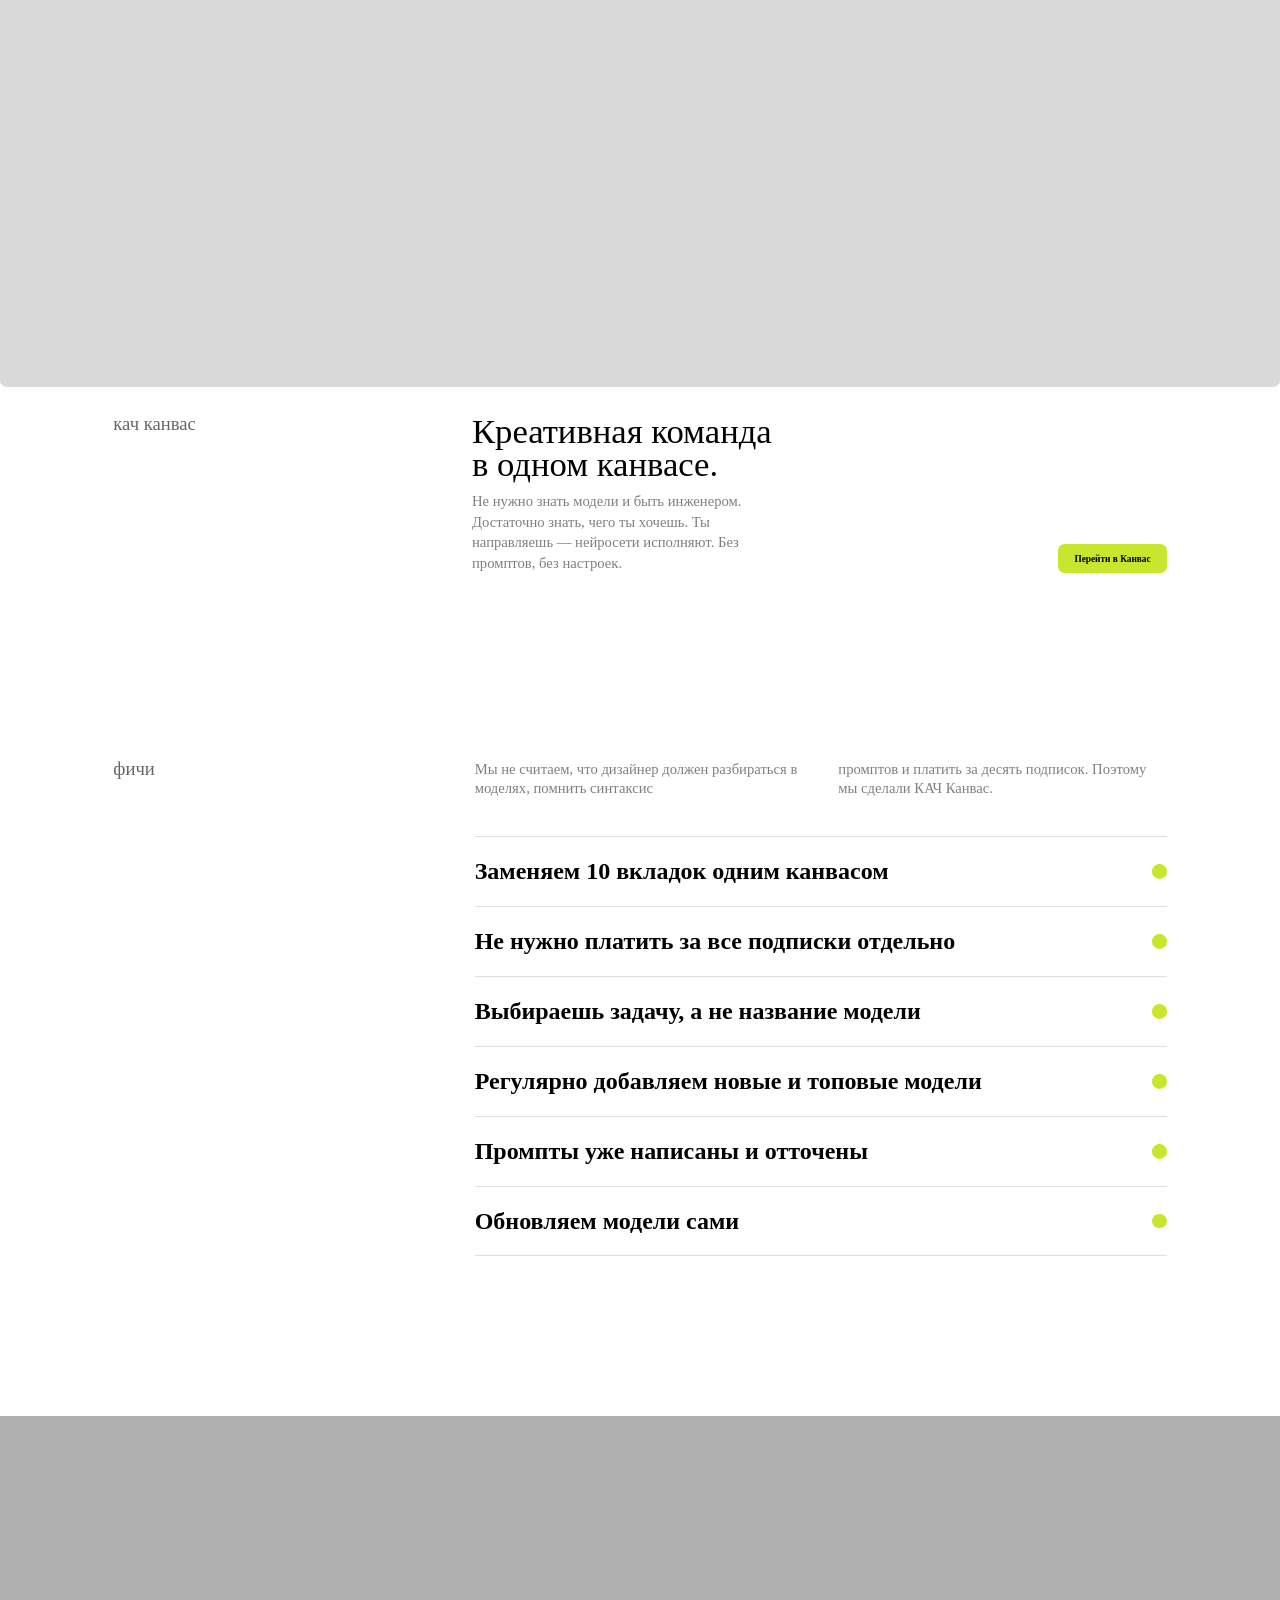
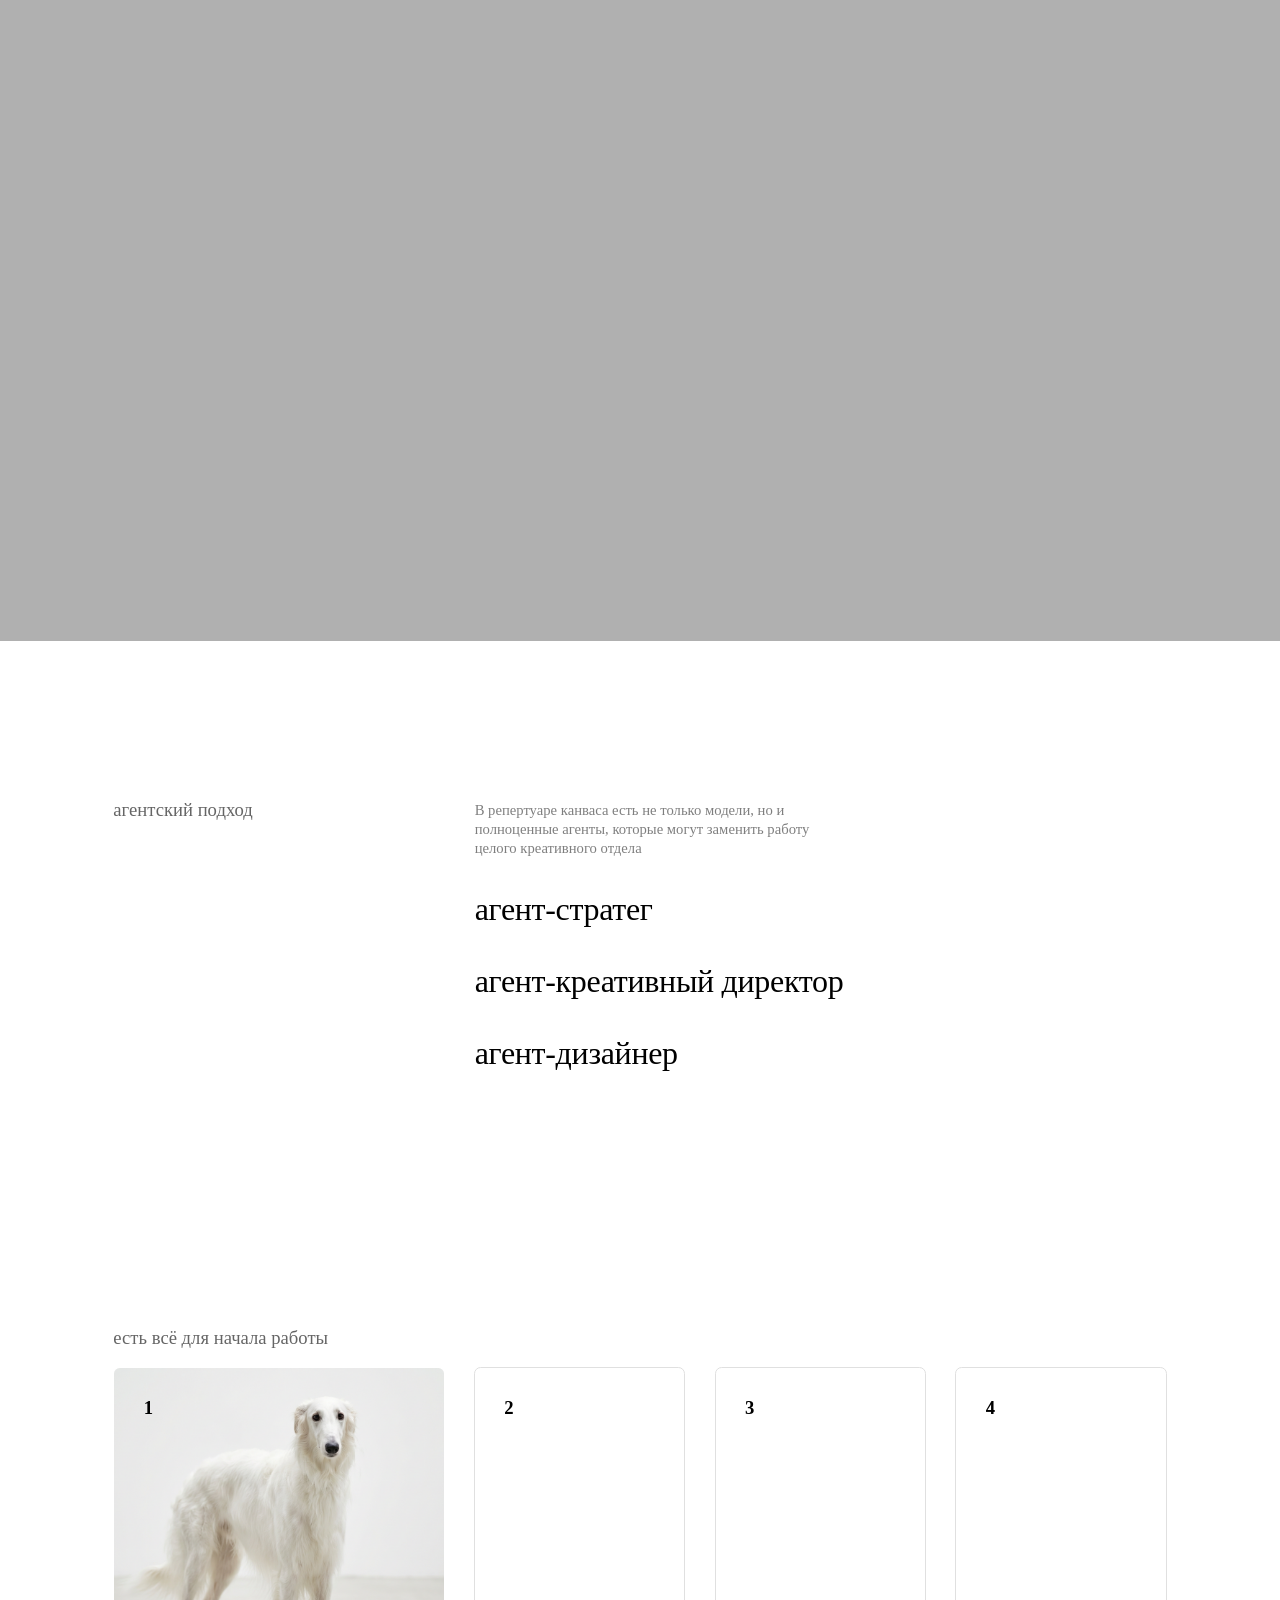
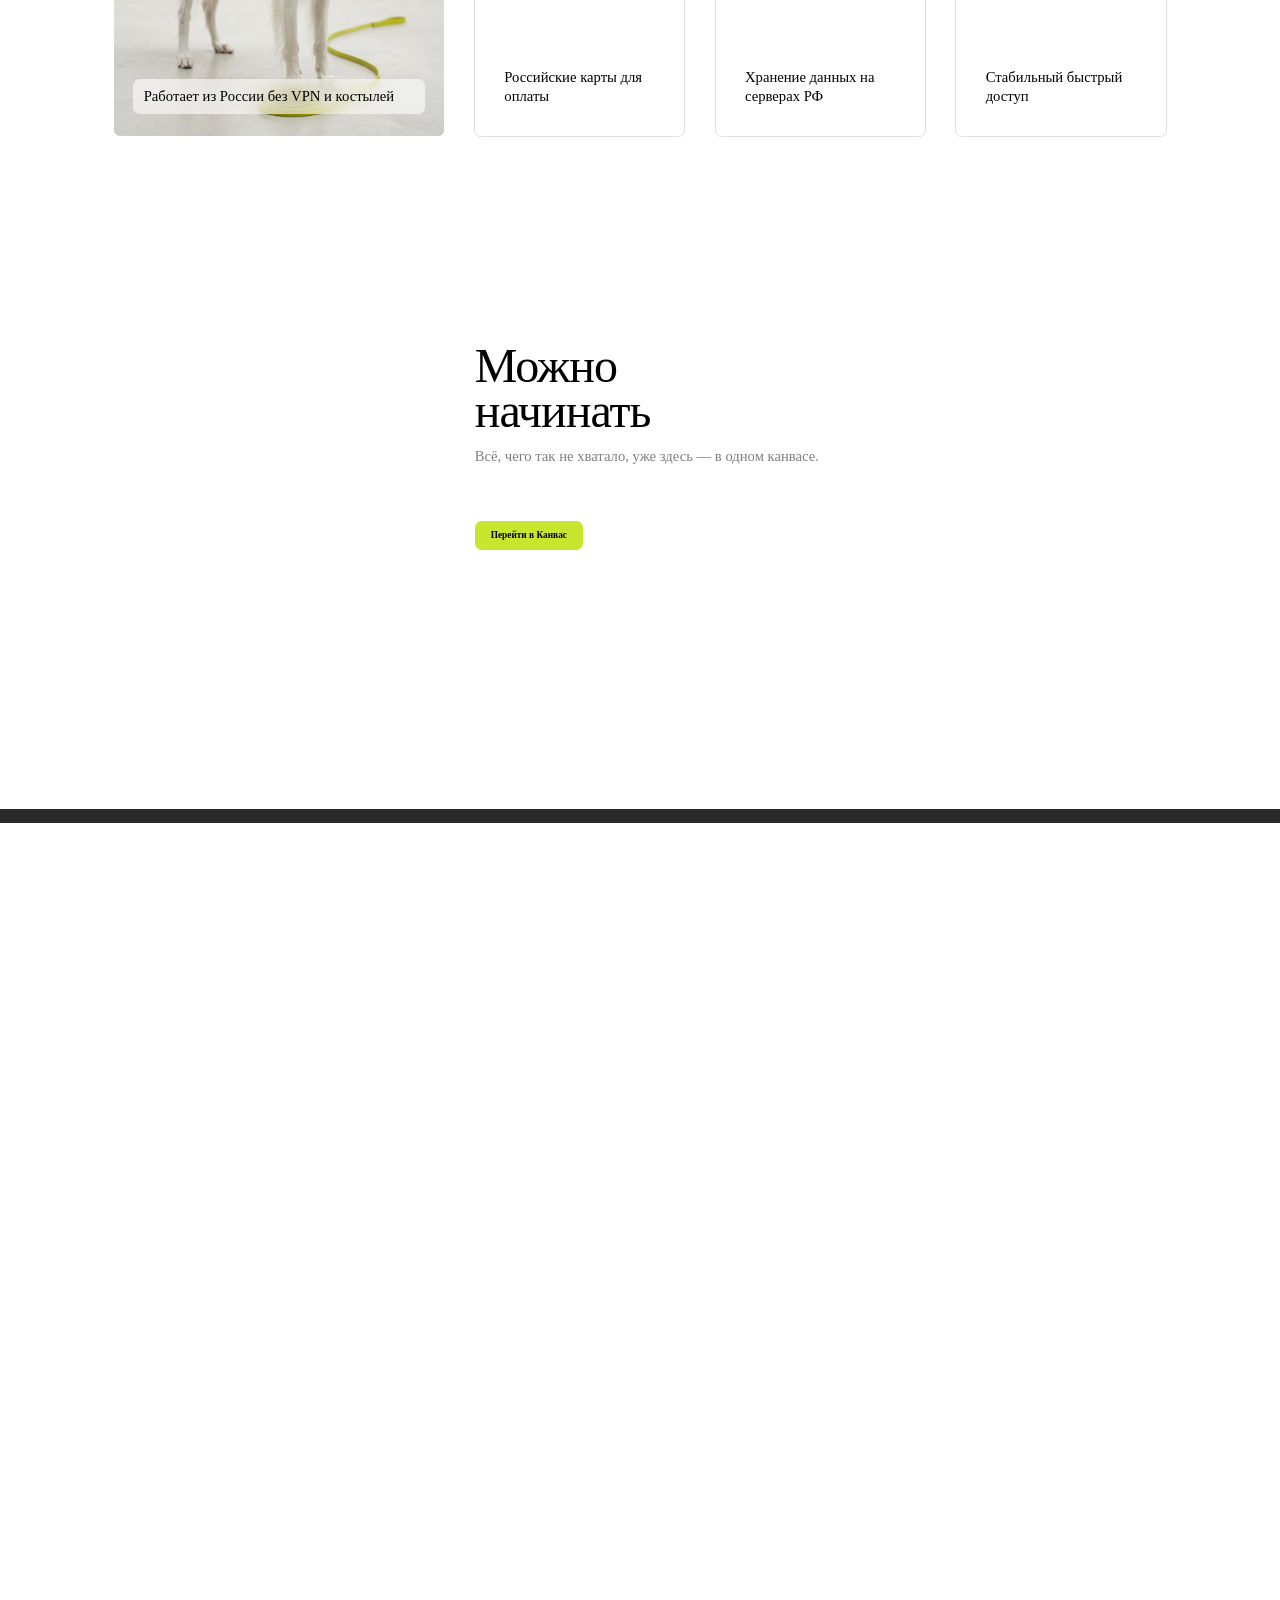
==== kach-canvas/index.html @ 3d564f47 "Add КАЧ Канвас landing in kach-canvas/ subfolder Co-Authored-By: Claude Opus 4.6 (1M context) <norep" ====
<!DOCTYPE html>
<html lang="ru">
<head>
<meta charset="UTF-8">
<meta name="viewport" content="width=1920">
<title>КАЧ Канвас</title>
<style>
  @font-face { font-family: 'Cygre'; src: local('Cygre'); font-weight: 400; }
  @font-face { font-family: 'Cygre'; src: local('Cygre Book'); font-weight: 350; }
  @font-face { font-family: 'Cygre'; src: local('Cygre Medium'); font-weight: 500; }
  @font-face { font-family: 'Cygre'; src: local('Cygre SemiBold'); font-weight: 600; }
  @font-face { font-family: 'Cygre'; src: local('Cygre Bold'); font-weight: 700; }

  * { margin: 0; padding: 0; box-sizing: border-box; }
  body { font-family: 'Cygre', Georgia, serif; color: #000; background: #fff; -webkit-font-smoothing: antialiased; width: 1920px; overflow-x: hidden; }
  a { text-decoration: none; color: inherit; }

  .page { width: 1920px; display: flex; flex-direction: column; gap: 240px; }

  /* ═══ STICKY NAV (glass) ═══ */
  .sticky-nav {
    position: fixed; top: 0; left: 0; right: 0;
    min-width: 1920px; z-index: 100;
    opacity: 0; pointer-events: none;
    transition: opacity 0.3s ease;
    background: rgba(255,255,255,0.7);
    backdrop-filter: blur(20px); -webkit-backdrop-filter: blur(20px);
  }
  .sticky-nav--visible { opacity: 1; pointer-events: auto; }
  .sticky-nav__inner { width: 1580px; margin: 0 auto; display: flex; align-items: center; padding: 16px 0; }
  .sticky-nav__logo { display: flex; align-items: center; gap: 16px; }
  .sticky-nav__name { font-weight: 600; font-size: 16px; white-space: nowrap; }
  .sticky-nav__sep { width: 1px; height: 28px; background: rgba(0,0,0,0.2); flex-shrink: 0; }
  .sticky-nav__desc { font-weight: 400; font-size: 11px; line-height: 1.3; opacity: 0.4; max-width: 220px; }
  .sticky-nav__links { display: flex; gap: 40px; margin: 0 auto; }
  .sticky-nav__links .nav-link { transition: opacity 0.3s ease; }
  .sticky-nav__links .nav-link--active { opacity: 1; border-bottom-color: #000; }
  .sticky-nav__cta { margin-left: auto; }

  /* ═══ HERO 1920×1127 ═══ */
  .hero { width: 1920px; height: 100vh; position: relative; }
  .hero-image { position: absolute; top: 0; left: 0; right: 0; bottom: 320px; background: #d9d9d9; border-radius: 0 0 10px 10px; }
  /* «кач канвас» — 28px Medium, opacity 0.6 */
  .hero-bottom { position: absolute; bottom: 40px; left: 170px; right: 170px; display: flex; align-items: flex-start; }
  .hero-label { font-weight: 500; font-size: 28px; line-height: 100%; opacity: 0.6; width: 538px; flex-shrink: 0; }
  .hero-info { display: flex; flex-direction: column; gap: 16px; flex: 1; }
  .hero-title { font-weight: 400; font-size: 52px; line-height: 94%; }
  .hero-desc { width: 464px; font-weight: 350; font-size: 22px; line-height: 140%; opacity: 0.5; }
  .hero-btn { height: 44px; display: inline-flex; align-items: center; padding: 0 24px; background: #C8E62E; border-radius: 10px; font-weight: 600; font-size: 14px; margin-left: auto; align-self: flex-end; }

  /* Nav внутри hero */
  .nav { display: none; }
  .nav-logo { display: flex; align-items: center; gap: 16px; height: 70px; }
  .nav-logo__name { font-weight: 600; font-size: 16px; white-space: nowrap; }
  .nav-logo__sep { width: 1px; height: 28px; background: rgba(0,0,0,0.2); flex-shrink: 0; }
  .nav-logo__desc { font-weight: 400; font-size: 11px; line-height: 1.3; opacity: 0.4; max-width: 220px; }
  .nav-links { display: flex; gap: 100px; margin: 0 auto; }
  /* Nav links — 14px Regular, opacity 0.4 */
  .nav-link { font-size: 14px; font-weight: 400; opacity: 0.4; padding-bottom: 2px; border-bottom: 1px solid rgba(0,0,0,0.25); }
  .nav-cta { padding: 10px 24px; background: #C8E62E; border-radius: 10px; font-size: 14px; font-weight: 600; }

  /* ═══ PAINS (фичи) — 1920×542 ═══ */
  .pains { width: 1920px; min-height: 542px; padding: 0 170px; }
  .pains-header { display: flex; align-items: flex-start; margin-bottom: 57px; }
  /* Label — 28px Medium, opacity 0.6, width 311 */
  .pains-label { font-weight: 500; font-size: 28px; line-height: 100%; opacity: 0.6; width: 311px; flex-shrink: 0; }
  .pains-desc-area { flex: 1; display: flex; gap: 53px; padding-left: 231px; }
  /* Desc — 16px Regular, opacity 0.5 */
  .pains-desc { font-weight: 400; font-size: 22px; line-height: 130%; opacity: 0.5; flex: 1; }
  .pains-list { display: flex; flex-direction: column; padding-left: 542px; }
  /* Pain items — 36px SemiBold, height 85px each */
  .pain-item { display: flex; align-items: center; justify-content: space-between; height: 105px; border-top: 1px solid #e0e0e0; font-weight: 600; font-size: 36px; }
  .pain-item:last-child { border-bottom: 1px solid #e0e0e0; }
  /* Dots — 22×22 */
  .pain-dot { width: 22px; height: 22px; background: #C8E62E; border-radius: 50%; flex-shrink: 0; }

  /* ═══ SHOWCASE — 1920×1237 ═══ */
  .showcase { width: 1920px; height: 1237px; background: #b0b0b0; }

  /* ═══ AGENTS — 1920×416 ═══ */
  .agents { width: 1920px; min-height: 416px; padding: 0 170px; padding-bottom: 120px; }
  .agents-header { display: flex; align-items: flex-start; margin-bottom: 23px; }
  /* Label — 28px Medium, opacity 0.6, width 542 */
  .agents-label { font-weight: 500; font-size: 28px; line-height: 100%; opacity: 0.6; width: 542px; flex-shrink: 0; }
  /* Desc — 16px Regular, opacity 0.5 */
  .agents-desc { font-weight: 400; font-size: 22px; line-height: 130%; opacity: 0.5; max-width: 542px; margin-left: 0; }
  .agents-list { display: flex; flex-direction: column; padding-left: 542px; }
  .agent-row { position: relative; height: 108px; display: flex; align-items: center; cursor: pointer; }
  .agent-row-bg { position: absolute; top: 0; bottom: 0; left: calc(-542px - 170px); width: 1920px; background: #f0f0f0; opacity: 0; transition: opacity 0.3s ease; z-index: 0; }
  .agent-row:hover .agent-row-bg { opacity: 1; }
  .agent-row-content { position: relative; z-index: 1; display: flex; align-items: center; width: 100%; }
  /* Tag — 16px Regular, opacity 0 → 0.4 on hover */
  .agent-tag { font-weight: 400; font-size: 16px; opacity: 0; transition: opacity 0.3s ease; position: absolute; left: -542px; }
  .agent-row:hover .agent-tag { opacity: 0.4; }
  /* Agent name — 48px Regular */
  .agent-name { font-weight: 400; font-size: 48px; line-height: 65px; letter-spacing: -0.01em; }
  /* Thumb — rotated, appears on hover */
  .agent-thumb { width: 283px; height: 293px; background: #d9d9d9; border-radius: 10px; transform: rotate(-15.6deg); position: absolute; right: 0; top: -80px; opacity: 0; transition: opacity 0.4s ease; z-index: 2; pointer-events: none; }
  .agent-row:hover .agent-thumb { opacity: 1; }

  /* ═══ FACTS — 1920×617 ═══ */
  .facts { width: 1920px; min-height: 617px; padding: 0 170px; }
  /* Label — 28px Medium, opacity 0.6 */
  .facts-label { font-weight: 500; font-size: 28px; line-height: 100%; opacity: 0.6; margin-bottom: 28px; }
  .facts-grid { display: flex; gap: 44px; }
  .fact-card { border: 1px solid #e0e0e0; border-radius: 10px; padding: 44px; display: flex; flex-direction: column; height: 555px; }
  .fact-card:first-child { width: 497px; flex-shrink: 0; }
  .fact-card:not(:first-child) { flex: 1; }
  /* Num — 28px Bold */
  .fact-num { font-weight: 700; font-size: 28px; }
  .fact-spacer { flex: 1; }
  /* Text — 22px Regular */
  .fact-text { font-weight: 400; font-size: 22px; line-height: 130%; }
  .fact-card { position: relative; overflow: hidden; transition: border-color 0.3s ease; }
  .fact-card__bg { position: absolute; inset: 0; background-size: cover; background-position: center; opacity: 0; z-index: 0; }
  .fact-num, .fact-spacer { position: relative; z-index: 1; }
  .fact-text { position: relative; z-index: 1; }
  .fact-card--featured .fact-card__bg { opacity: 1; }
  .fact-card--featured { border-color: transparent; }
  .fact-card--featured .fact-text { background: rgba(255,255,255,0.6); backdrop-filter: blur(16px); -webkit-backdrop-filter: blur(16px); padding: 12px 16px; border-radius: 10px; margin: -12px -16px; }

  /* ═══ CTA — 1920×523 ═══ */
  .cta { width: 1920px; height: 523px; position: relative; }
  /* Title — 72px Regular */
  .cta-title { position: absolute; left: 712px; top: 64px; font-weight: 400; font-size: 72px; line-height: 94%; letter-spacing: -0.02em; }
  /* Desc — 16px Regular, opacity 0.5 */
  .cta-desc { position: absolute; left: 712px; top: 219px; width: 542px; font-weight: 400; font-size: 22px; line-height: 130%; opacity: 0.5; }
  /* Btn — 18px SemiBold */
  .cta-btn { position: absolute; left: 712px; top: 330px; display: inline-flex; align-items: center; padding: 0 24px; height: 44px; background: #C8E62E; border-radius: 10px; font-weight: 600; font-size: 14px; }

  /* ═══ FOOTER — 1920×106 ═══ */
  .footer { width: 1920px; height: 20px; background: #2a2a2a; margin-top: 240px; }
</style>
</head>
<body>

<!-- ═══ STICKY NAV ═══ -->
<nav class="sticky-nav">
  <div class="sticky-nav__inner">
    <div class="sticky-nav__logo">
      <span class="sticky-nav__name">КАЧ Канвас</span>
      <span class="sticky-nav__sep"></span>
      <span class="sticky-nav__desc">Комфортное пространство<br>для профессионального дизайна</span>
    </div>
    <div class="sticky-nav__links">
      <a class="nav-link" href="#pains">Фичи</a>
      <a class="nav-link" href="#showcase">Галерея</a>
      <a class="nav-link" href="#agents">Агенты</a>
      <a class="nav-link" href="#facts">О сервисе</a>
      <a class="nav-link" href="#cta">Начать</a>
    </div>
    <div class="sticky-nav__cta"><a class="nav-cta" href="#">Перейти в Канвас</a></div>
  </div>
</nav>

<div class="page">

<!-- ═══ HERO ═══ -->
<section class="hero">
  <nav class="nav">
    <div class="nav-logo">
      <div class="nav-logo__name">КАЧ Канвас</div>
      <div class="nav-logo__sep"></div>
      <div class="nav-logo__desc">Комфортное пространство<br>для профессионального дизайна</div>
    </div>
    <div class="nav-links">
      <a class="nav-link" href="#">Витрина решений</a>
      <a class="nav-link" href="#">Как это работает</a>
      <a class="nav-link" href="#">Галерея</a>
      <a class="nav-link" href="#">Цены</a>
      <a class="nav-link" href="#">Авторизация</a>
    </div>
    <a class="nav-cta" href="#">Перейти в Канвас</a>
  </nav>
  <div class="hero-image"></div>
  <div class="hero-bottom">
    <div class="hero-label">кач канвас</div>
    <div class="hero-info">
      <h1 class="hero-title">Креативная команда<br>в одном канвасе.</h1>
      <p class="hero-desc">Не нужно знать модели и быть инженером. Достаточно знать, чего ты хочешь. Ты направляешь — нейросети исполняют. Без промптов, без настроек.</p>
    </div>
    <a class="hero-btn" href="#">Перейти в Канвас</a>
  </div>
</section>

<!-- ═══ PAINS ═══ -->
<section class="pains" id="pains">
  <div class="pains-header">
    <div class="pains-label">фичи</div>
    <div class="pains-desc-area">
      <div class="pains-desc">Мы не считаем, что дизайнер должен разбираться в моделях, помнить синтаксис</div>
      <div class="pains-desc">промптов и платить за десять подписок. Поэтому мы сделали КАЧ Канвас.</div>
    </div>
  </div>
  <div class="pains-list">
    <div class="pain-item"><span>Заменяем 10 вкладок одним канвасом</span><div class="pain-dot"></div></div>
    <div class="pain-item"><span>Не нужно платить за все подписки отдельно</span><div class="pain-dot"></div></div>
    <div class="pain-item"><span>Выбираешь задачу, а не название модели</span><div class="pain-dot"></div></div>
    <div class="pain-item"><span>Регулярно добавляем новые и топовые модели</span><div class="pain-dot"></div></div>
    <div class="pain-item"><span>Промпты уже написаны и отточены</span><div class="pain-dot"></div></div>
    <div class="pain-item"><span>Обновляем модели сами</span><div class="pain-dot"></div></div>
  </div>
</section>

<!-- ═══ SHOWCASE ═══ -->
<div class="showcase" id="showcase"></div>

<!-- ═══ AGENTS ═══ -->
<section class="agents" id="agents">
  <div class="agents-header">
    <div class="agents-label">агентский подход</div>
    <div class="agents-desc">В репертуаре канваса есть не только модели, но и полноценные агенты, которые могут заменить работу целого креативного отдела</div>
  </div>
  <div class="agents-list">
    <div class="agent-row">
      <div class="agent-row-bg"></div>
      <div class="agent-row-content">
        <div class="agent-tag">генерирует идеи</div>
        <div class="agent-name">агент-стратег</div>
      </div>
      <div class="agent-thumb"></div>
    </div>
    <div class="agent-row">
      <div class="agent-row-bg"></div>
      <div class="agent-row-content">
        <div class="agent-tag">создаёт концепции</div>
        <div class="agent-name">агент-креативный директор</div>
      </div>
      <div class="agent-thumb"></div>
    </div>
    <div class="agent-row">
      <div class="agent-row-bg"></div>
      <div class="agent-row-content">
        <div class="agent-tag">оформляет визуал</div>
        <div class="agent-name">агент-дизайнер</div>
      </div>
      <div class="agent-thumb"></div>
    </div>
  </div>
</section>

<!-- ═══ FACTS ═══ -->
<section class="facts" id="facts">
  <div class="facts-label">есть всё для начала работы</div>
  <div class="facts-grid">
    <div class="fact-card fact-card--featured"><div class="fact-card__bg" style="background-image:url('img/dog.png')"></div><div class="fact-num">1</div><div class="fact-spacer"></div><div class="fact-text">Работает из России без VPN и костылей</div></div>
    <div class="fact-card"><div class="fact-num">2</div><div class="fact-spacer"></div><div class="fact-text">Российские карты для оплаты</div></div>
    <div class="fact-card"><div class="fact-num">3</div><div class="fact-spacer"></div><div class="fact-text">Хранение данных на серверах РФ</div></div>
    <div class="fact-card"><div class="fact-num">4</div><div class="fact-spacer"></div><div class="fact-text">Стабильный быстрый доступ</div></div>
  </div>
</section>

<!-- ═══ CTA ═══ -->
<section class="cta" id="cta">
  <h2 class="cta-title">Можно<br>начинать</h2>
  <p class="cta-desc">Всё, чего так не хватало, уже здесь — в одном канвасе.</p>
  <a class="cta-btn" href="#">Перейти в Канвас</a>
</section>

</div>

<div class="footer"></div>

<script>
  // Zoom to fit
  function zoomToFit() {
    const vw = window.innerWidth;
    document.body.style.zoom = vw < 1920 ? vw / 1920 : '';
  }
  zoomToFit();
  window.addEventListener('resize', zoomToFit);

  // Sticky nav
  const stickyNav = document.querySelector('.sticky-nav');
  const hero = document.querySelector('.hero');
  new IntersectionObserver(([e]) => {
    stickyNav.classList.toggle('sticky-nav--visible', !e.isIntersecting);
  }, { threshold: 0 }).observe(hero);

  // Active section highlight
  const navLinks = document.querySelectorAll('.sticky-nav__links .nav-link');
  const sections = document.querySelectorAll('#pains, #showcase, #agents, #facts, #cta');
  const sectionObs = new IntersectionObserver((entries) => {
    entries.forEach(entry => {
      if (entry.isIntersecting) {
        navLinks.forEach(l => l.classList.remove('nav-link--active'));
        const active = document.querySelector(`.sticky-nav__links a[href="#${entry.target.id}"]`);
        if (active) active.classList.add('nav-link--active');
      }
    });
  }, { threshold: 0.3 });
  sections.forEach(s => sectionObs.observe(s));
</script>
</body>
</html>
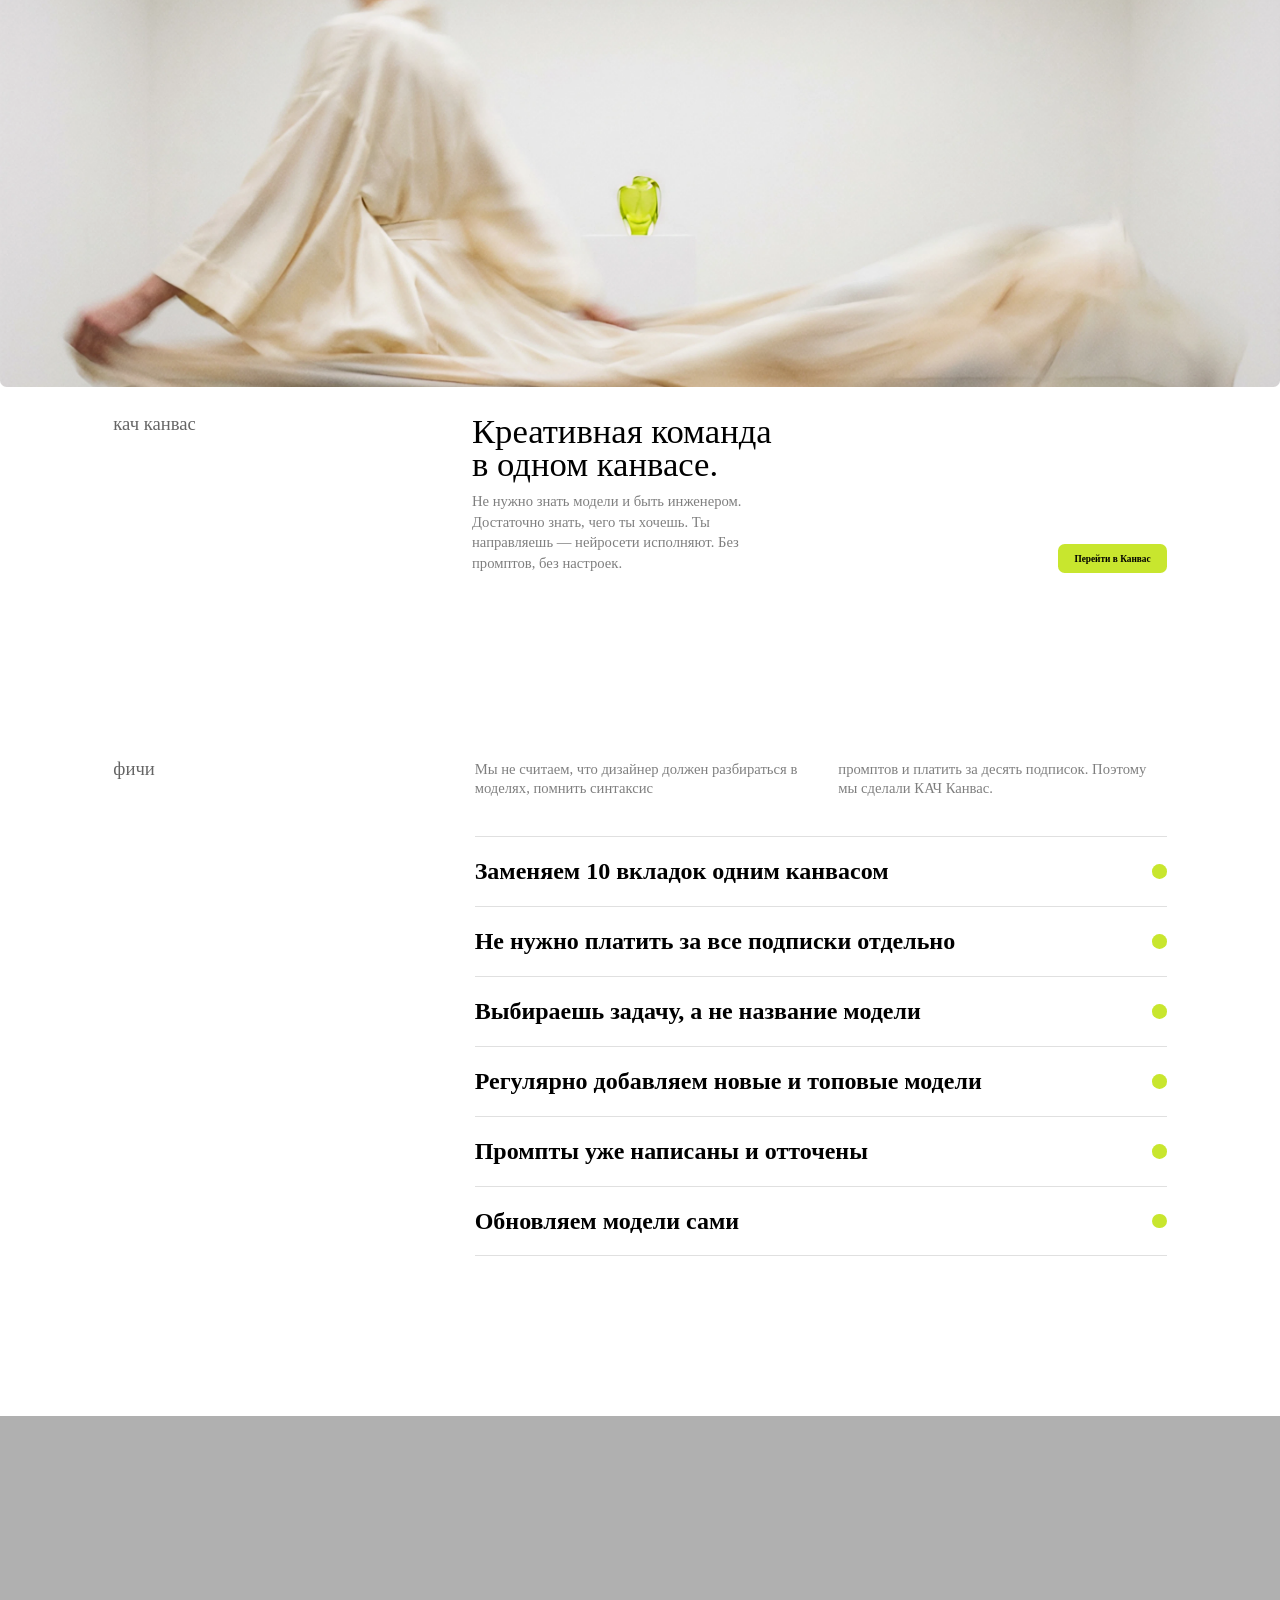
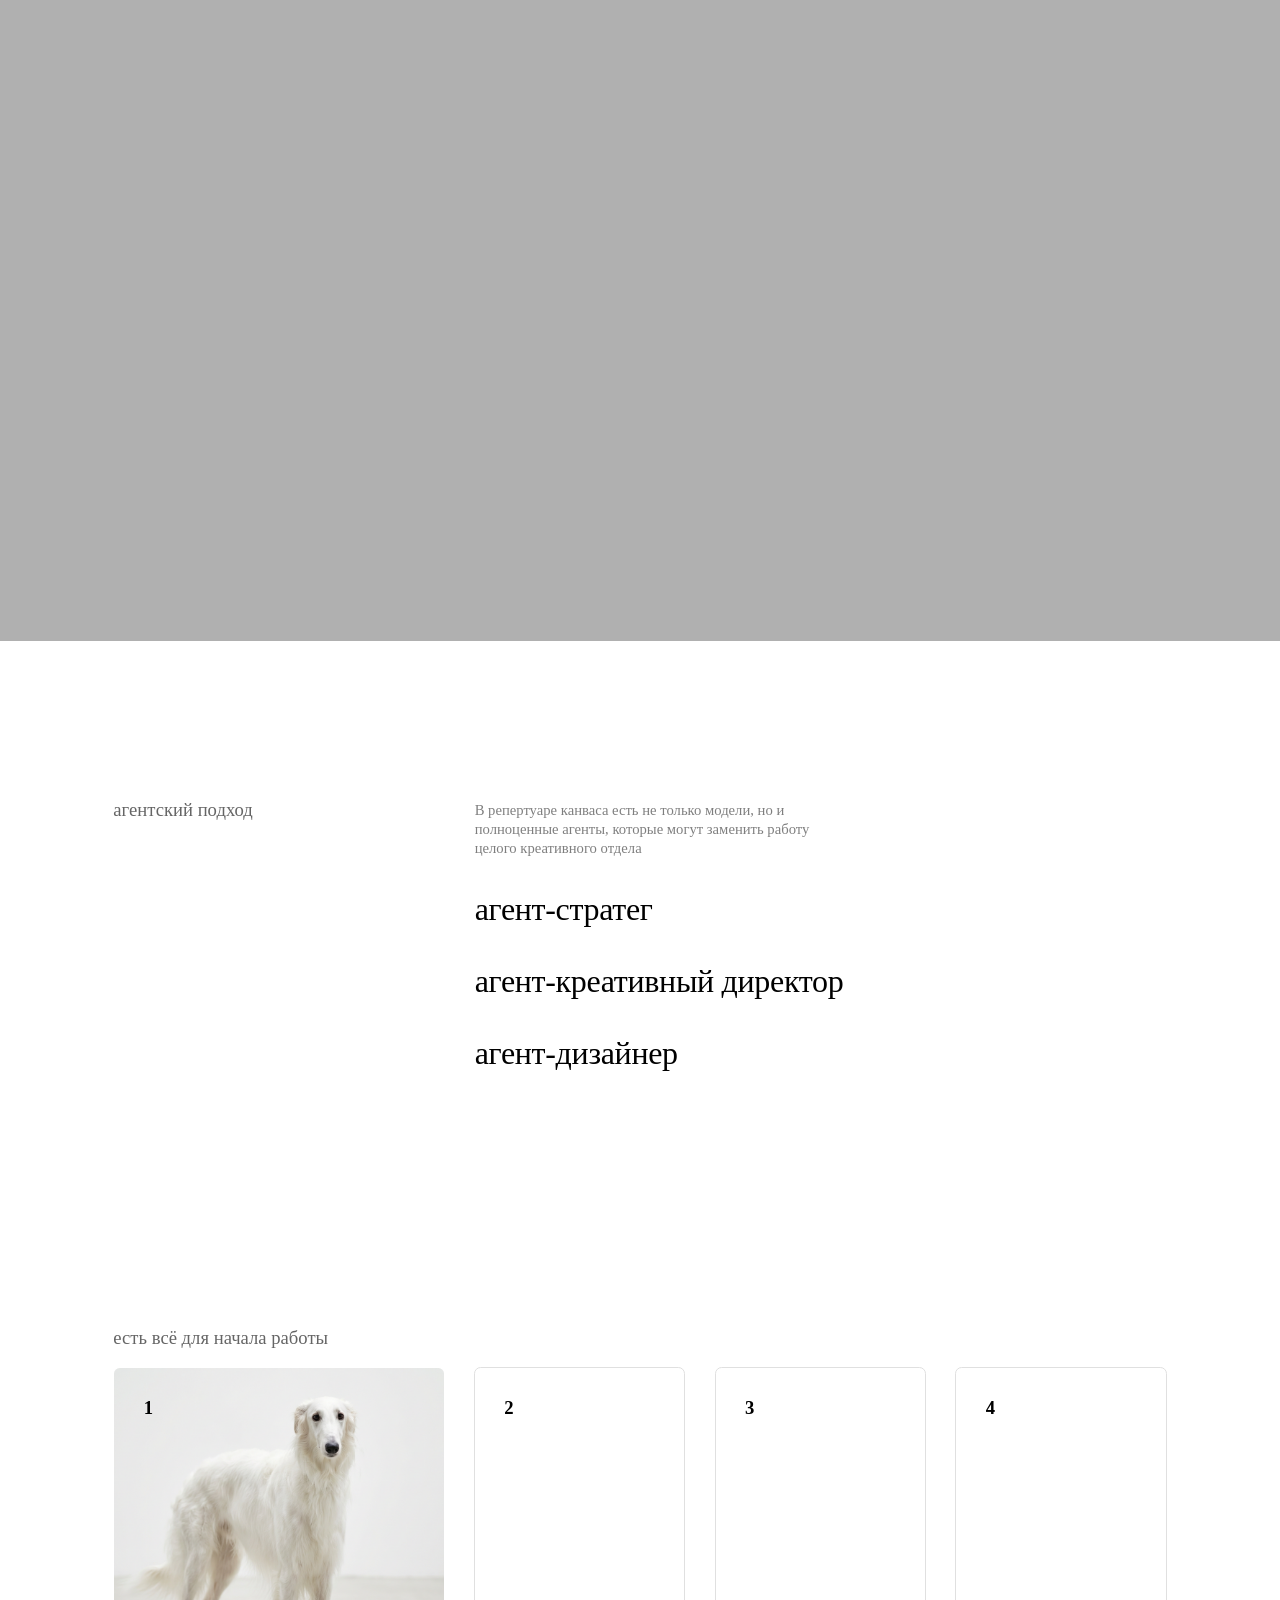
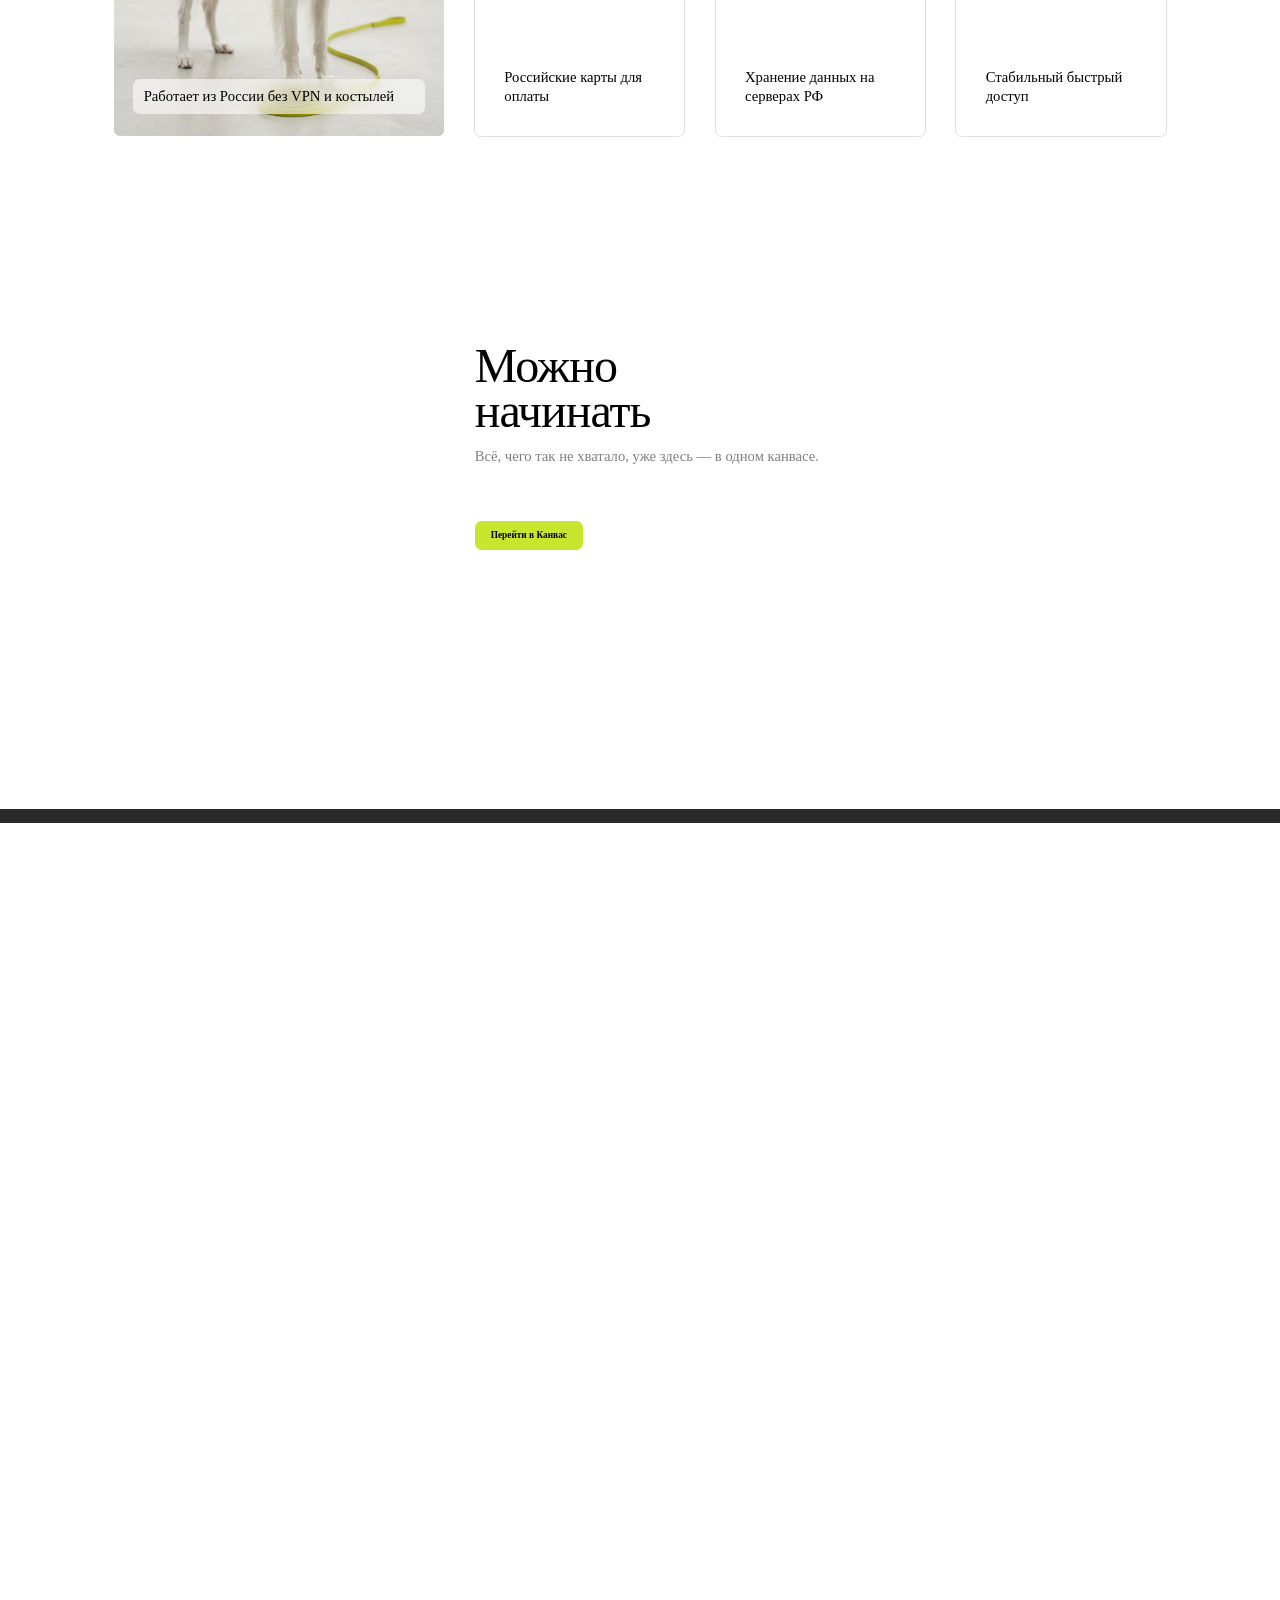
==== commit b2572ced: "Add hero image to КАЧ Канвас landing Co-Authored-By: Claude Opus 4.6 (1M context) <noreply@anthropic" ====
--- a/kach-canvas/index.html
+++ b/kach-canvas/index.html
@@ -39,7 +39,7 @@
 
   /* ═══ HERO 1920×1127 ═══ */
   .hero { width: 1920px; height: 100vh; position: relative; }
-  .hero-image { position: absolute; top: 0; left: 0; right: 0; bottom: 320px; background: #d9d9d9; border-radius: 0 0 10px 10px; }
+  .hero-image { position: absolute; top: 0; left: 0; right: 0; bottom: 320px; background: url('img/hero.png') center/cover no-repeat; border-radius: 0 0 10px 10px; }
   /* «кач канвас» — 28px Medium, opacity 0.6 */
   .hero-bottom { position: absolute; bottom: 40px; left: 170px; right: 170px; display: flex; align-items: flex-start; }
   .hero-label { font-weight: 500; font-size: 28px; line-height: 100%; opacity: 0.6; width: 538px; flex-shrink: 0; }
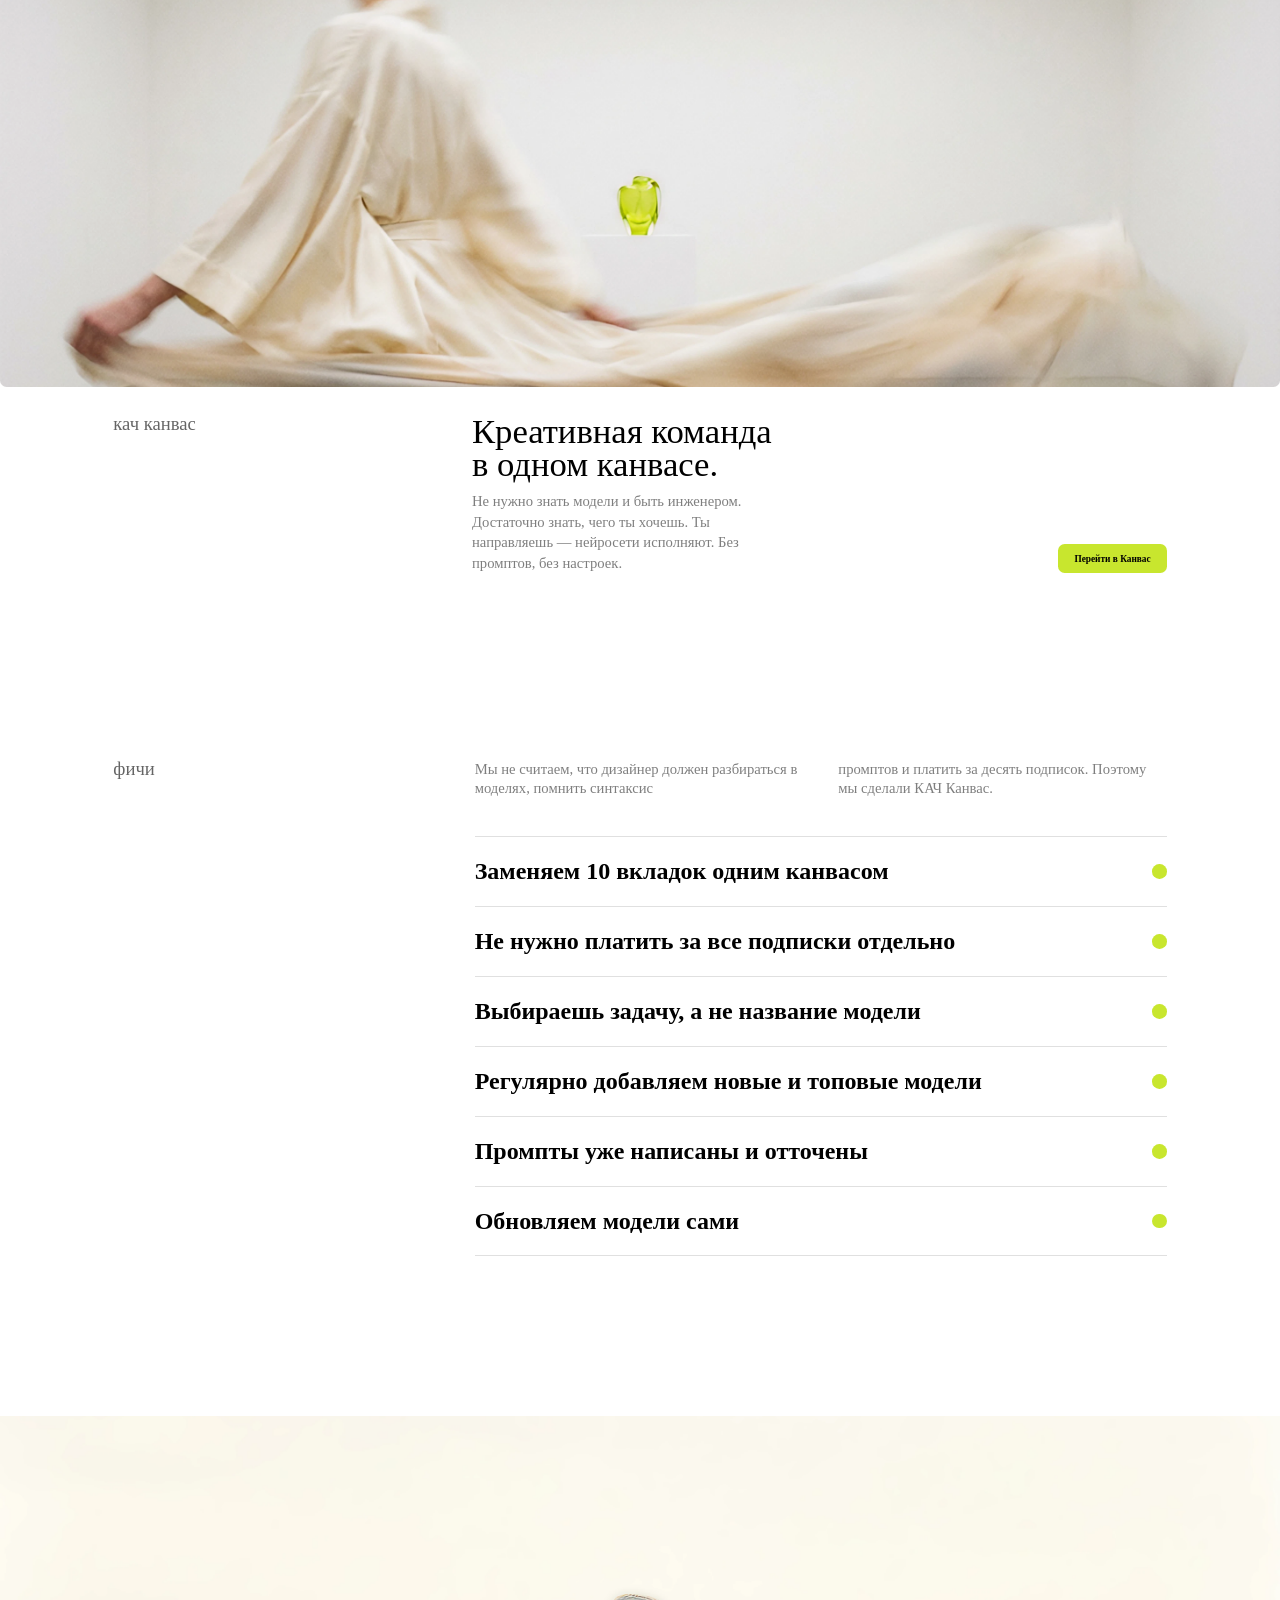
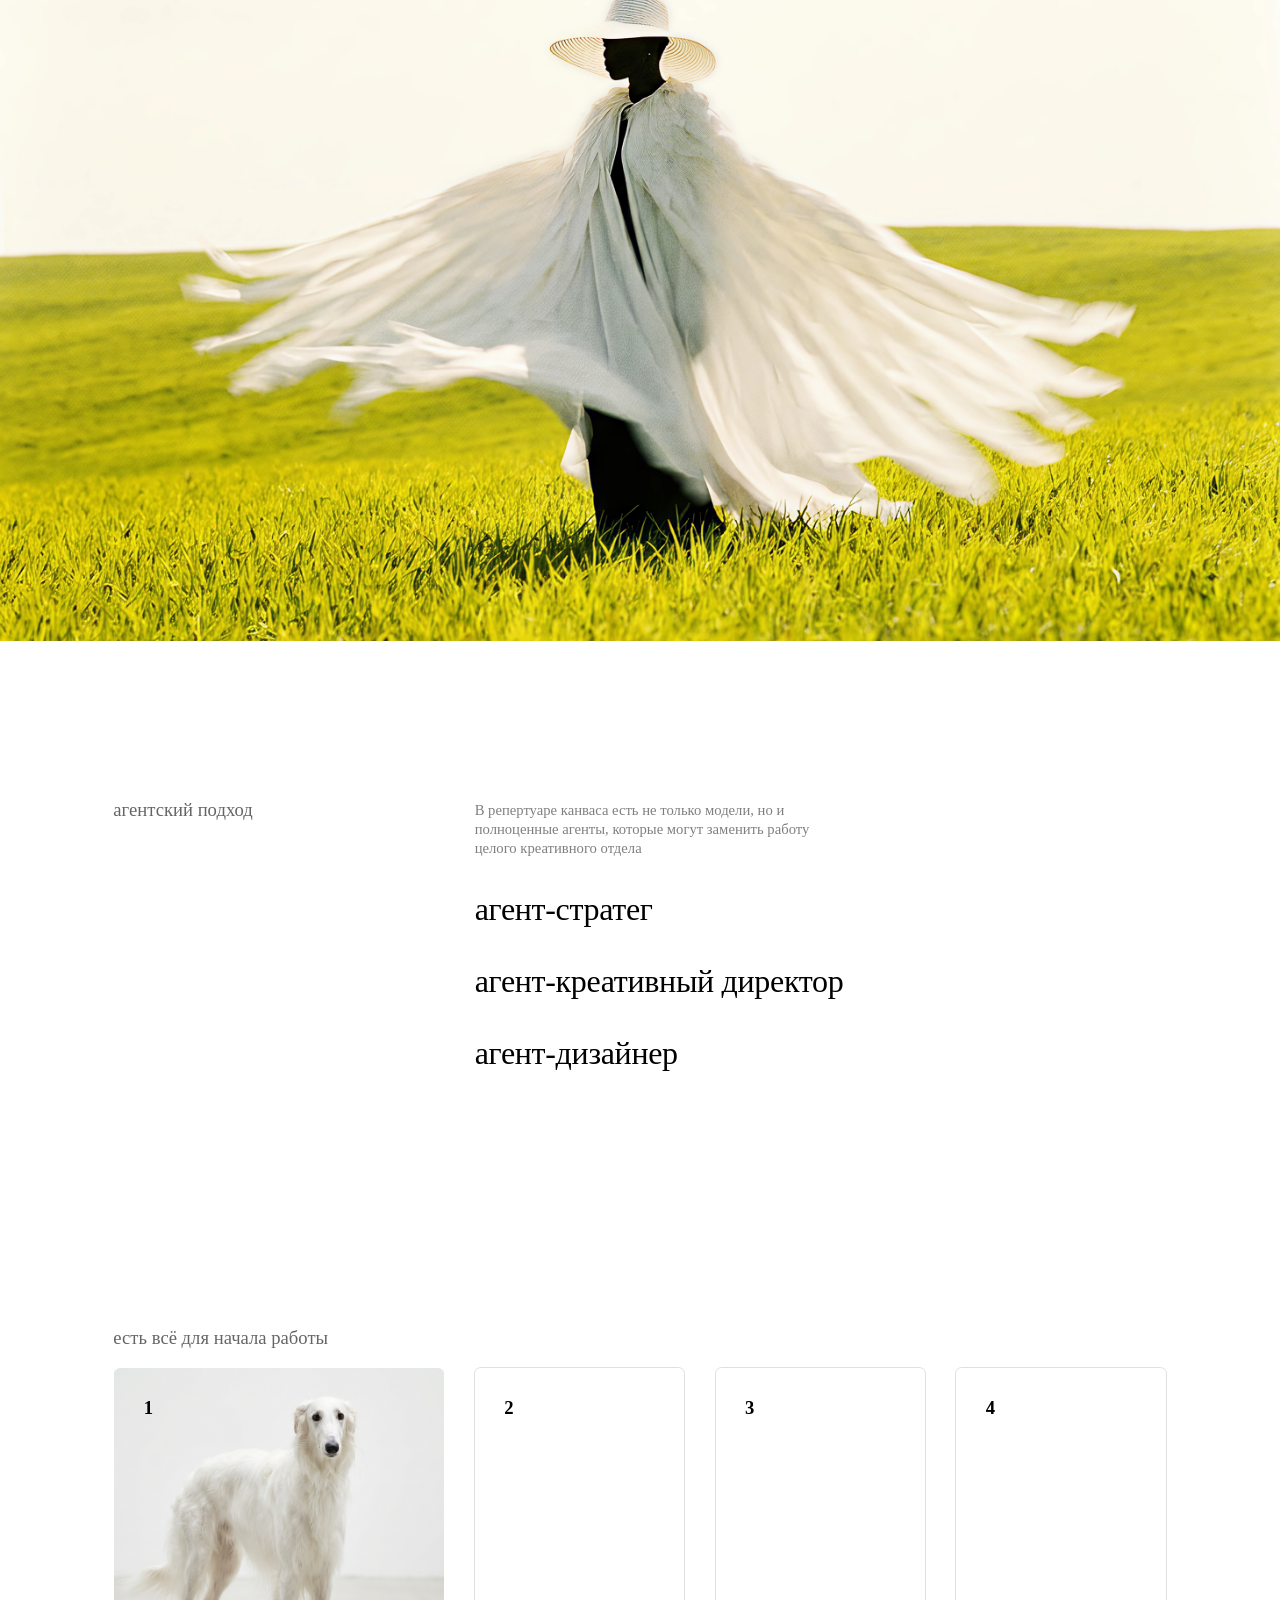
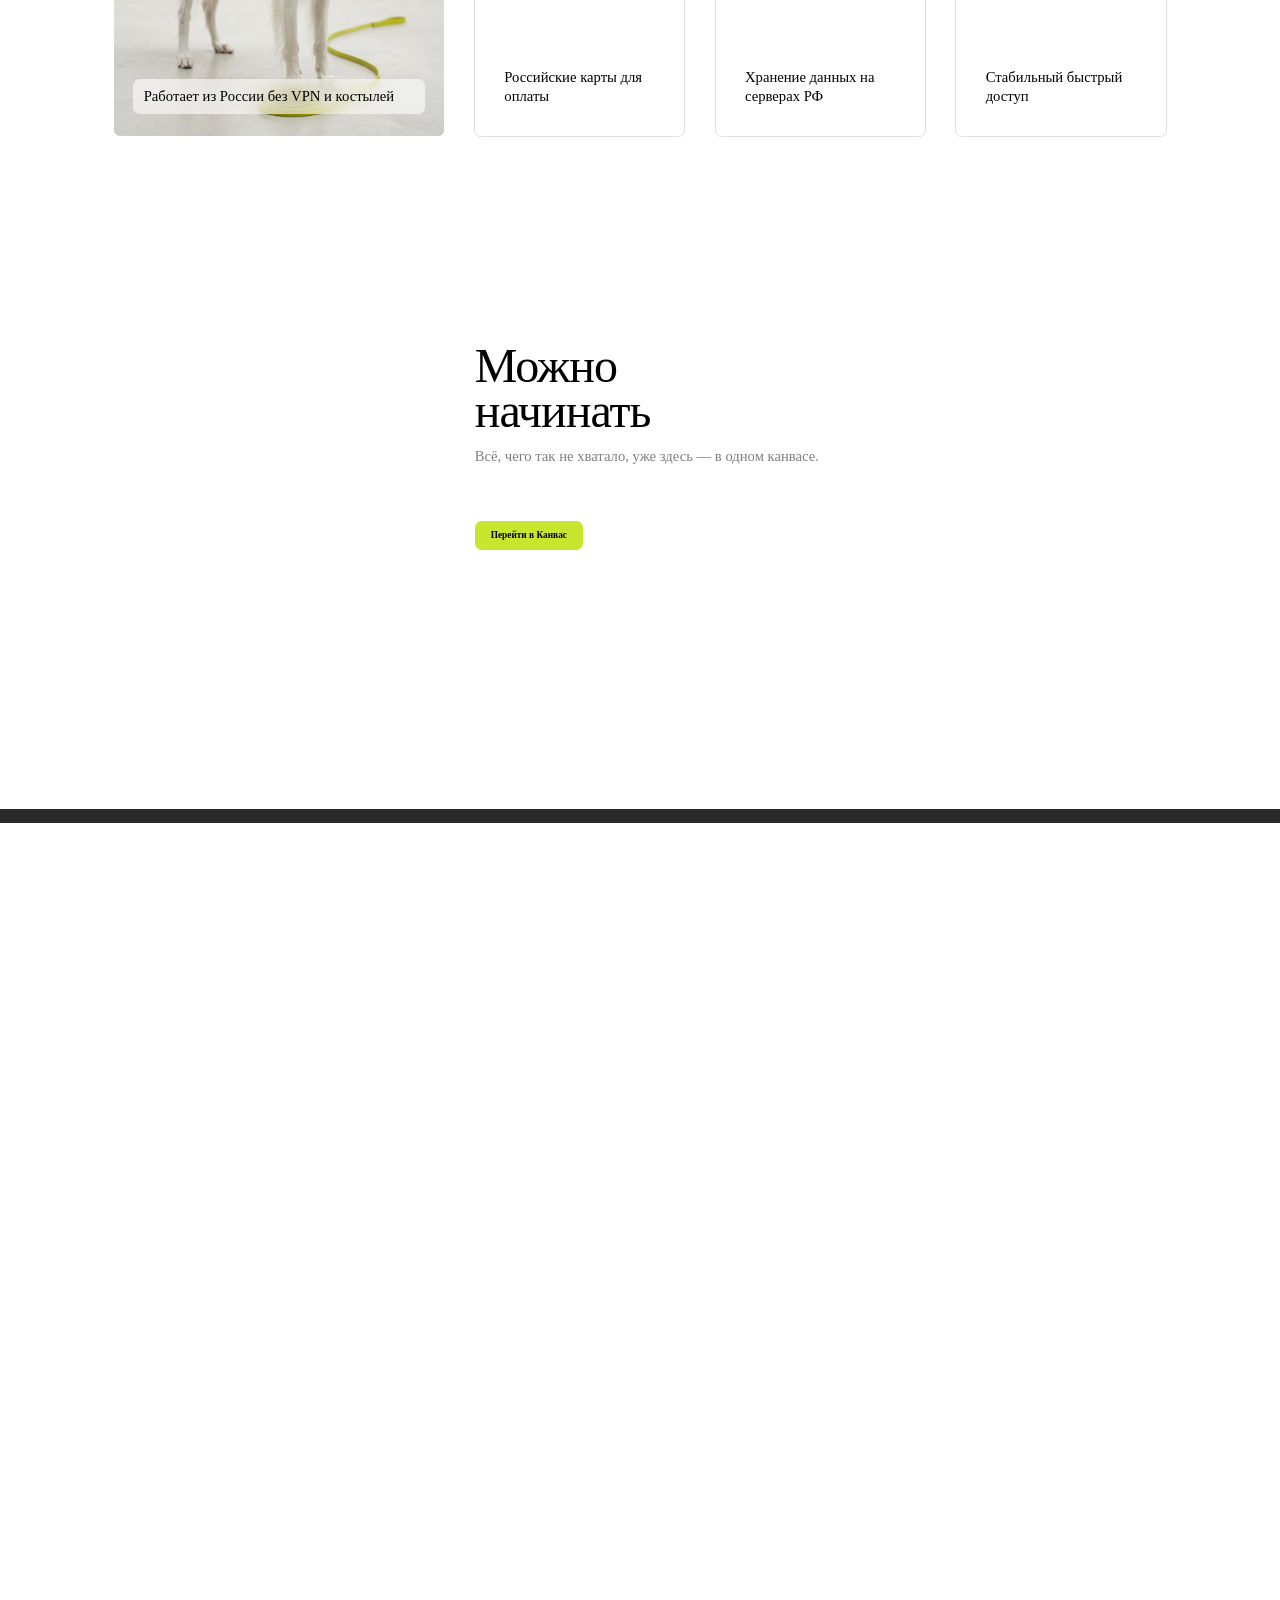
==== commit a64803dc: "Add showcase image to КАЧ Канвас landing Co-Authored-By: Claude Opus 4.6 (1M context) <noreply@anthr" ====
--- a/kach-canvas/index.html
+++ b/kach-canvas/index.html
@@ -75,7 +75,7 @@
   .pain-dot { width: 22px; height: 22px; background: #C8E62E; border-radius: 50%; flex-shrink: 0; }
 
   /* ═══ SHOWCASE — 1920×1237 ═══ */
-  .showcase { width: 1920px; height: 1237px; background: #b0b0b0; }
+  .showcase { width: 1920px; height: 1237px; background: url('img/showcase.png') center/cover no-repeat; }
 
   /* ═══ AGENTS — 1920×416 ═══ */
   .agents { width: 1920px; min-height: 416px; padding: 0 170px; padding-bottom: 120px; }
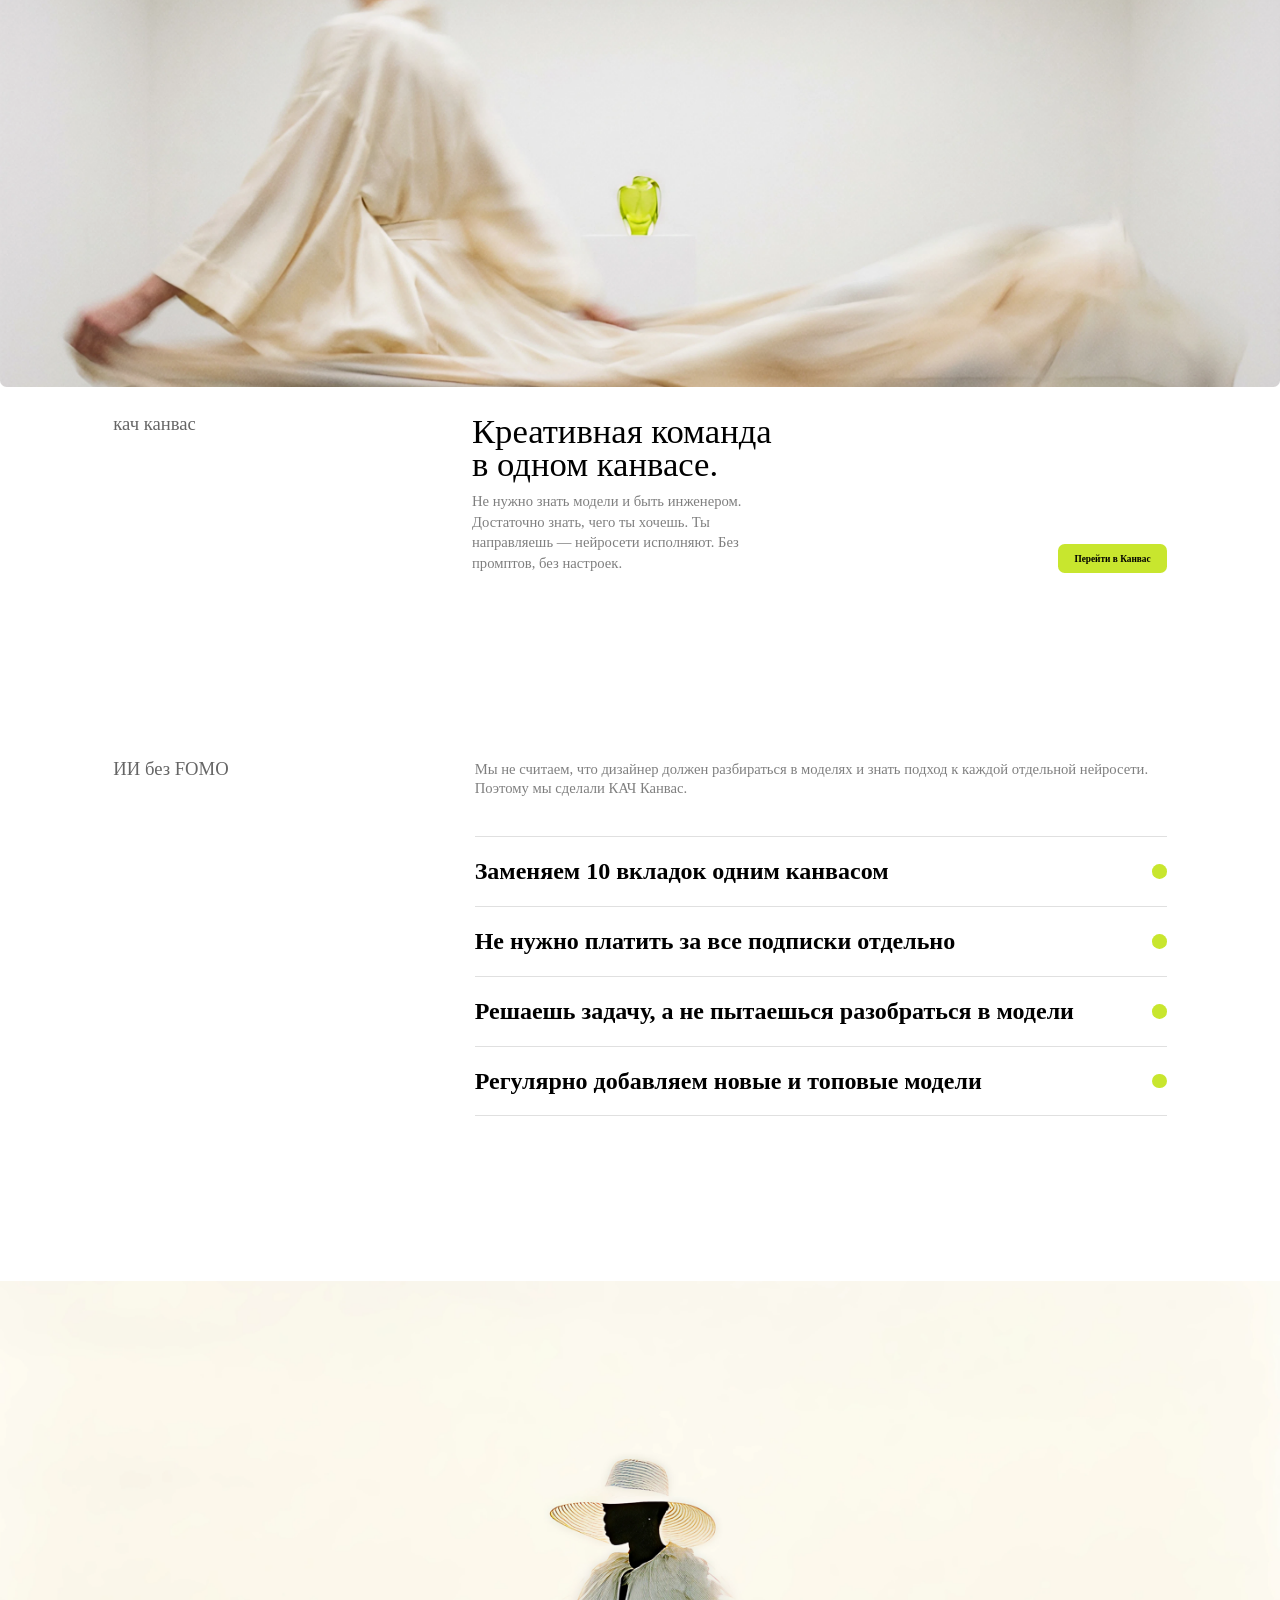
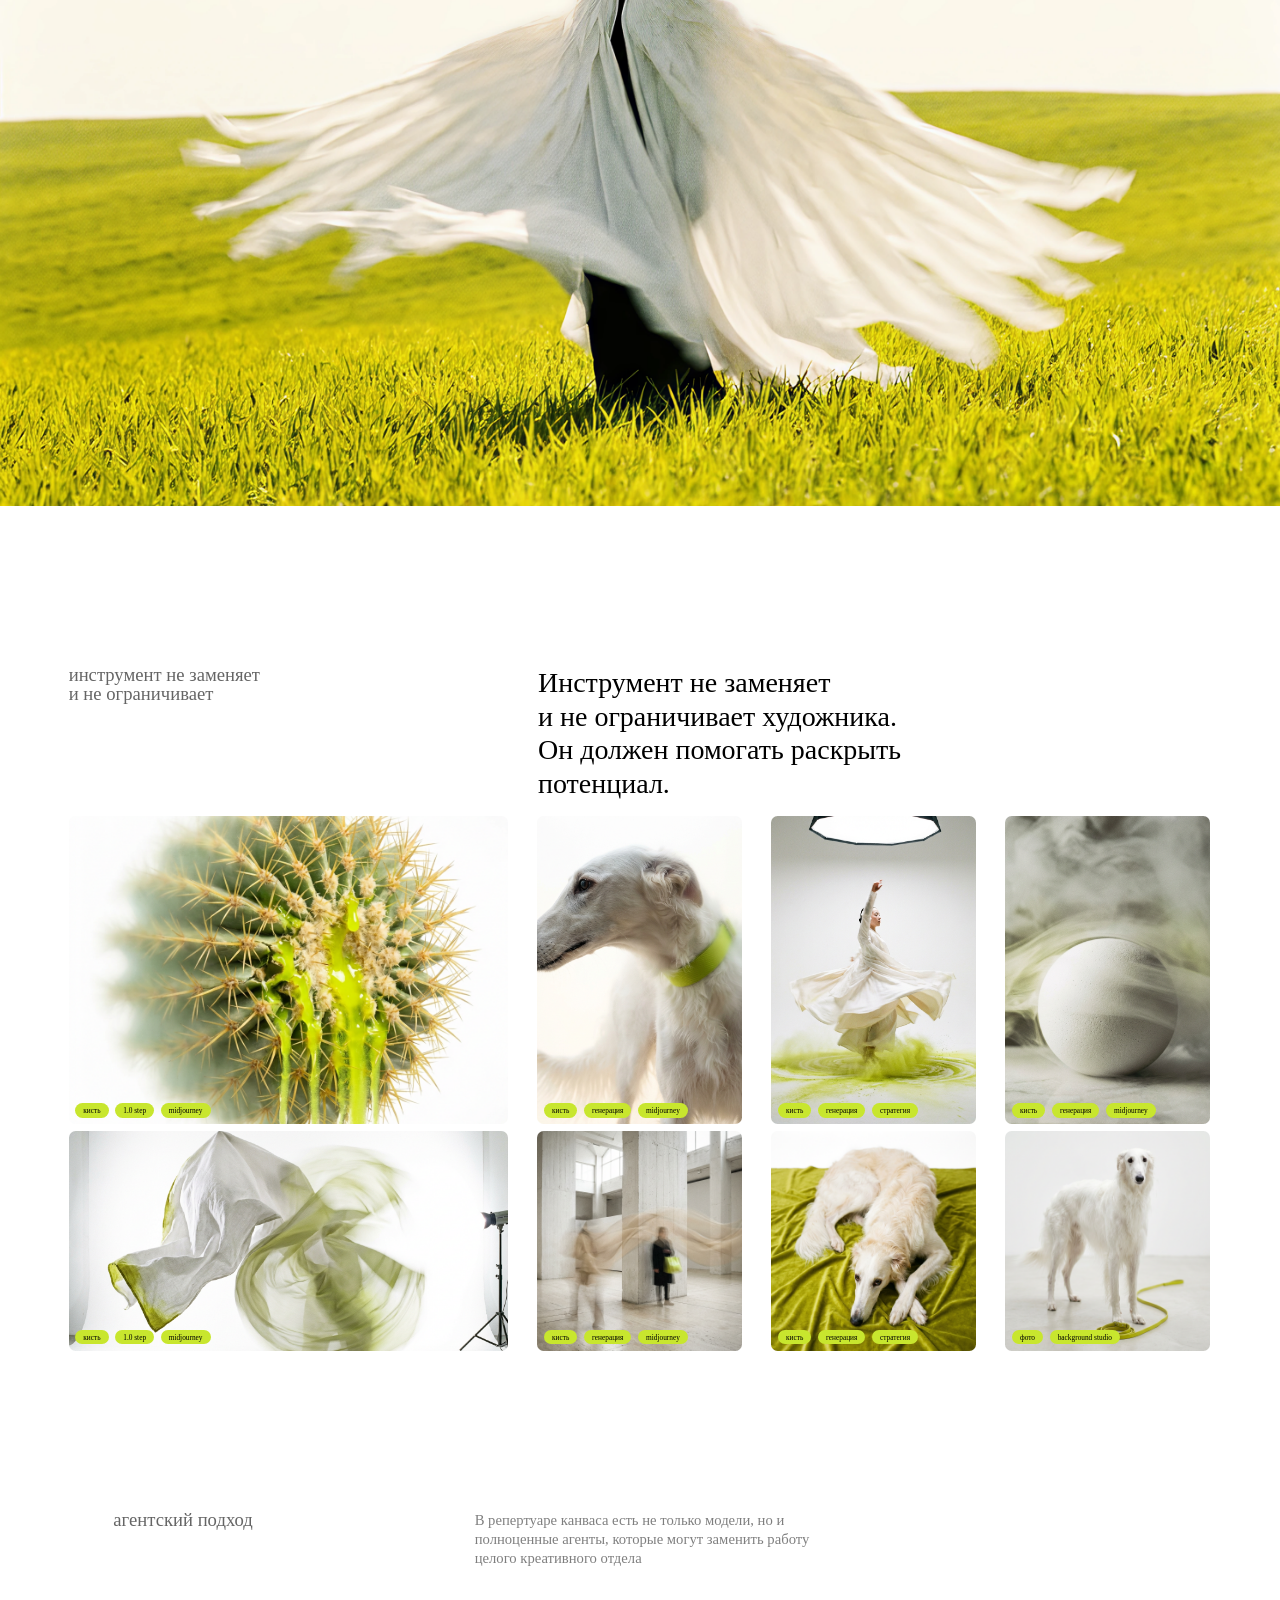
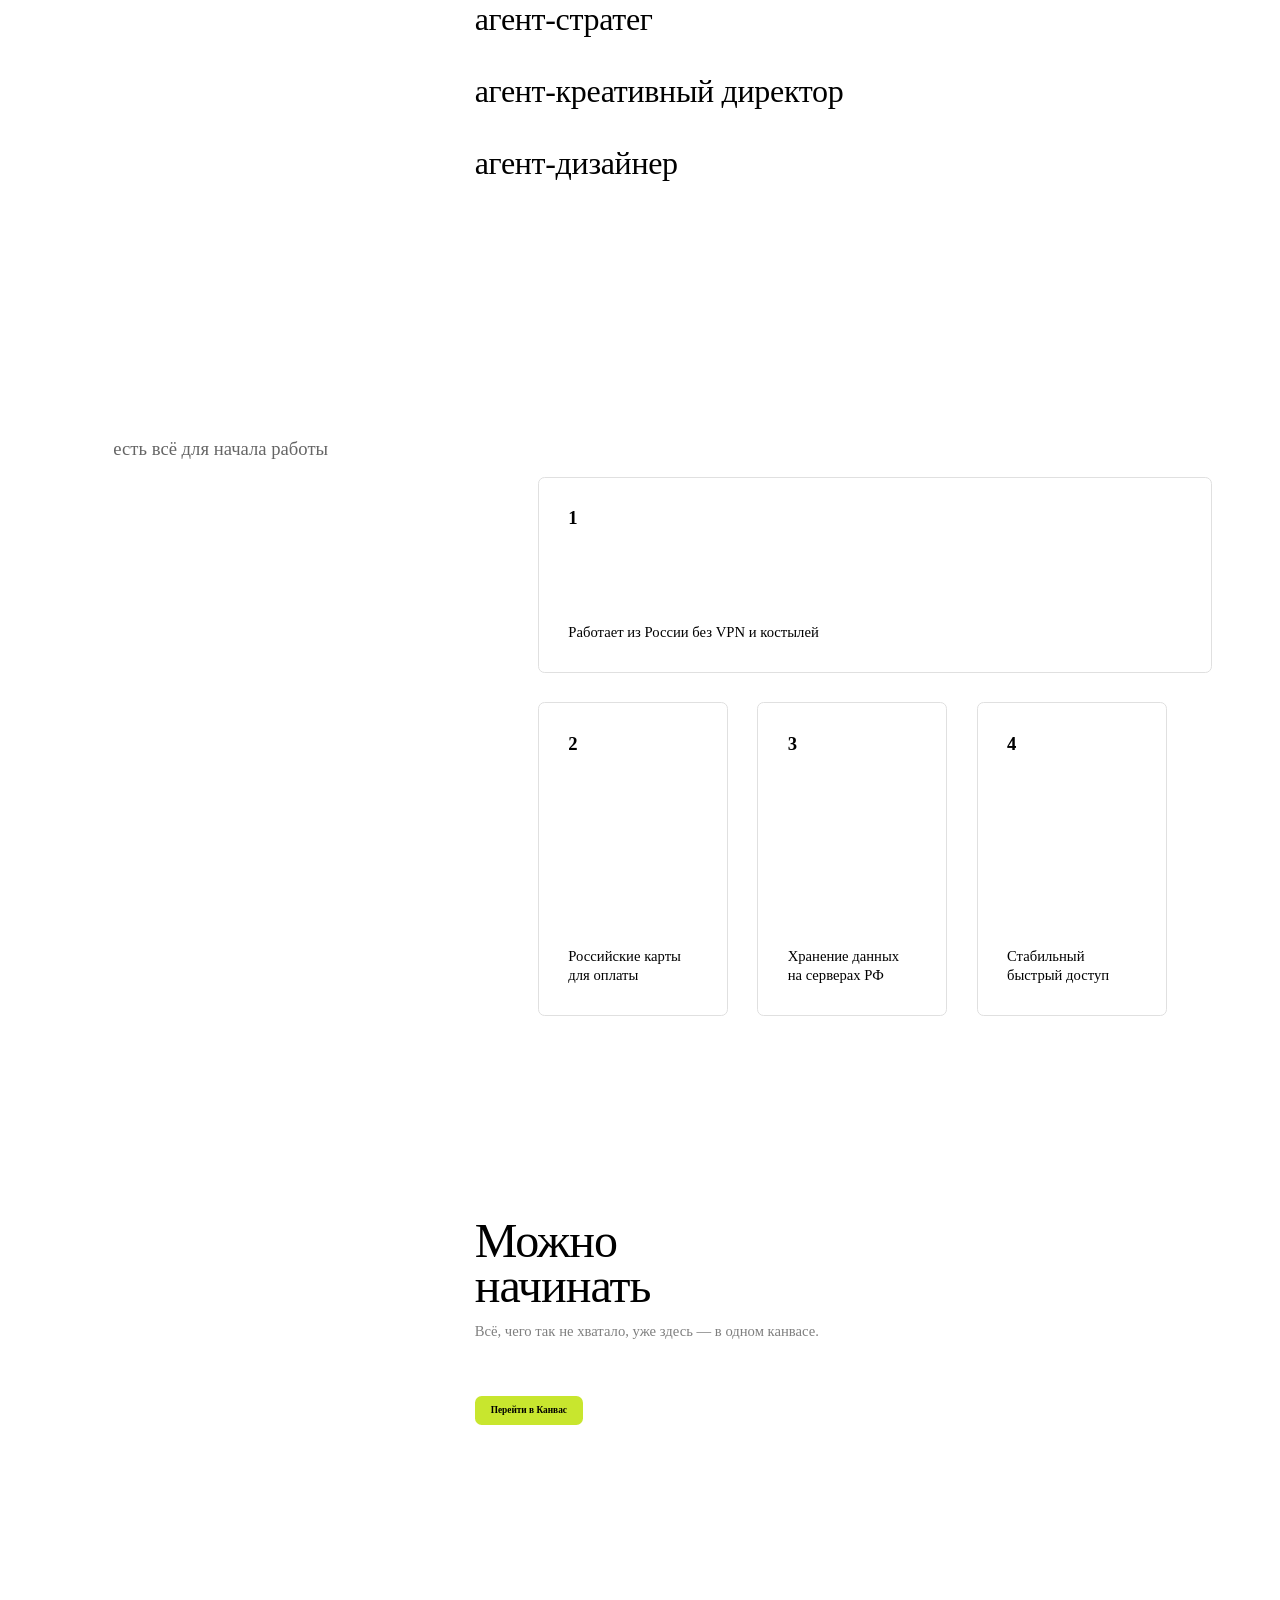
==== commit 6a1c668d: "Update КАЧ Канвас: new pains text, gallery section, restructured facts - Pains: renamed to "ИИ без F" ====
--- a/kach-canvas/index.html
+++ b/kach-canvas/index.html
@@ -76,6 +76,21 @@
 
   /* ═══ SHOWCASE — 1920×1237 ═══ */
   .showcase { width: 1920px; height: 1237px; background: url('img/showcase.png') center/cover no-repeat; }
+
+  /* ═══ GALLERY ═══ */
+  .gallery { width: 1920px; padding: 0 103px; }
+  .gallery-header { display: flex; align-items: flex-start; margin-bottom: 24px; }
+  .gallery-label { font-weight: 500; font-size: 28px; line-height: 100%; opacity: 0.6; width: 704px; flex-shrink: 0; }
+  .gallery-quote { font-weight: 400; font-size: 42px; line-height: 120%; max-width: 687px; }
+  .gallery-grid { display: grid; grid-template-columns: 659px 307px 307px 307px; grid-template-rows: 462px 330px; gap: 10px 44px; }
+  .gallery-card { position: relative; border-radius: 10px; overflow: hidden; }
+  .gallery-card img { width: 100%; height: 100%; object-fit: cover; display: block; }
+  .gallery-card--big { grid-row: 1 / 2; grid-column: 1 / 2; }
+  .gallery-card--r1 { grid-row: 1 / 2; }
+  .gallery-card--r2 { grid-row: 2 / 3; }
+  .gallery-card--big2 { grid-row: 2 / 3; grid-column: 1 / 2; height: 330px; }
+  .gallery-tags { display: flex; gap: 10px; position: absolute; bottom: 10px; left: 10px; }
+  .gallery-tag { background: #C8E62E; border-radius: 20px; padding: 4px 12px; font-size: 11px; font-weight: 500; color: #000; }
 
   /* ═══ AGENTS — 1920×416 ═══ */
   .agents { width: 1920px; min-height: 416px; padding: 0 170px; padding-bottom: 120px; }
@@ -102,10 +117,12 @@
   .facts { width: 1920px; min-height: 617px; padding: 0 170px; }
   /* Label — 28px Medium, opacity 0.6 */
   .facts-label { font-weight: 500; font-size: 28px; line-height: 100%; opacity: 0.6; margin-bottom: 28px; }
-  .facts-grid { display: flex; gap: 44px; }
-  .fact-card { border: 1px solid #e0e0e0; border-radius: 10px; padding: 44px; display: flex; flex-direction: column; height: 555px; }
-  .fact-card:first-child { width: 497px; flex-shrink: 0; }
-  .fact-card:not(:first-child) { flex: 1; }
+  .facts-grid { display: flex; flex-direction: column; gap: 44px; padding-left: 637px; }
+  .facts-top { }
+  .fact-card { border: 1px solid #e0e0e0; border-radius: 10px; padding: 44px; display: flex; flex-direction: column; height: 294px; }
+  .fact-card--wide { width: 1011px; }
+  .facts-bottom { display: flex; gap: 44px; }
+  .facts-bottom .fact-card { flex: 1; height: 470px; }
   /* Num — 28px Bold */
   .fact-num { font-weight: 700; font-size: 28px; }
   .fact-spacer { flex: 1; }
@@ -186,24 +203,39 @@
 <!-- ═══ PAINS ═══ -->
 <section class="pains" id="pains">
   <div class="pains-header">
-    <div class="pains-label">фичи</div>
+    <div class="pains-label">ИИ без FOMO</div>
     <div class="pains-desc-area">
-      <div class="pains-desc">Мы не считаем, что дизайнер должен разбираться в моделях, помнить синтаксис</div>
-      <div class="pains-desc">промптов и платить за десять подписок. Поэтому мы сделали КАЧ Канвас.</div>
+      <div class="pains-desc">Мы не считаем, что дизайнер должен разбираться в моделях и знать подход к каждой отдельной нейросети. Поэтому мы сделали КАЧ Канвас.</div>
     </div>
   </div>
   <div class="pains-list">
     <div class="pain-item"><span>Заменяем 10 вкладок одним канвасом</span><div class="pain-dot"></div></div>
     <div class="pain-item"><span>Не нужно платить за все подписки отдельно</span><div class="pain-dot"></div></div>
-    <div class="pain-item"><span>Выбираешь задачу, а не название модели</span><div class="pain-dot"></div></div>
+    <div class="pain-item"><span>Решаешь задачу, а не пытаешься разобраться в модели</span><div class="pain-dot"></div></div>
     <div class="pain-item"><span>Регулярно добавляем новые и топовые модели</span><div class="pain-dot"></div></div>
-    <div class="pain-item"><span>Промпты уже написаны и отточены</span><div class="pain-dot"></div></div>
-    <div class="pain-item"><span>Обновляем модели сами</span><div class="pain-dot"></div></div>
   </div>
 </section>
 
 <!-- ═══ SHOWCASE ═══ -->
 <div class="showcase" id="showcase"></div>
+
+<!-- ═══ GALLERY ═══ -->
+<section class="gallery" id="gallery">
+  <div class="gallery-header">
+    <div class="gallery-label">инструмент не заменяет<br>и не ограничивает</div>
+    <div class="gallery-quote">Инструмент не заменяет и&nbsp;не&nbsp;ограничивает художника. Он&nbsp;должен помогать раскрыть потенциал.</div>
+  </div>
+  <div class="gallery-grid">
+    <div class="gallery-card gallery-card--big"><img src="img/cactus.png" alt=""><div class="gallery-tags"><span class="gallery-tag">кисть</span><span class="gallery-tag">1.0 step</span><span class="gallery-tag">midjourney</span></div></div>
+    <div class="gallery-card gallery-card--r1"><img src="img/dog-collar.png" alt=""><div class="gallery-tags"><span class="gallery-tag">кисть</span><span class="gallery-tag">генерация</span><span class="gallery-tag">midjourney</span></div></div>
+    <div class="gallery-card gallery-card--r1"><img src="img/dancer.png" alt=""><div class="gallery-tags"><span class="gallery-tag">кисть</span><span class="gallery-tag">генерация</span><span class="gallery-tag">стратегия</span></div></div>
+    <div class="gallery-card gallery-card--r1"><img src="img/sphere.png" alt=""><div class="gallery-tags"><span class="gallery-tag">кисть</span><span class="gallery-tag">генерация</span><span class="gallery-tag">midjourney</span></div></div>
+    <div class="gallery-card gallery-card--r2"><img src="img/fabric.png" alt=""><div class="gallery-tags"><span class="gallery-tag">кисть</span><span class="gallery-tag">1.0 step</span><span class="gallery-tag">midjourney</span></div></div>
+    <div class="gallery-card gallery-card--r2"><img src="img/gallery.png" alt=""><div class="gallery-tags"><span class="gallery-tag">кисть</span><span class="gallery-tag">генерация</span><span class="gallery-tag">midjourney</span></div></div>
+    <div class="gallery-card gallery-card--r2"><img src="img/dog-green.png" alt=""><div class="gallery-tags"><span class="gallery-tag">кисть</span><span class="gallery-tag">генерация</span><span class="gallery-tag">стратегия</span></div></div>
+    <div class="gallery-card gallery-card--r2"><img src="img/dog.png" alt=""><div class="gallery-tags"><span class="gallery-tag">фото</span><span class="gallery-tag">background studio</span></div></div>
+  </div>
+</section>
 
 <!-- ═══ AGENTS ═══ -->
 <section class="agents" id="agents">
@@ -243,10 +275,14 @@
 <section class="facts" id="facts">
   <div class="facts-label">есть всё для начала работы</div>
   <div class="facts-grid">
-    <div class="fact-card fact-card--featured"><div class="fact-card__bg" style="background-image:url('img/dog.png')"></div><div class="fact-num">1</div><div class="fact-spacer"></div><div class="fact-text">Работает из России без VPN и костылей</div></div>
-    <div class="fact-card"><div class="fact-num">2</div><div class="fact-spacer"></div><div class="fact-text">Российские карты для оплаты</div></div>
-    <div class="fact-card"><div class="fact-num">3</div><div class="fact-spacer"></div><div class="fact-text">Хранение данных на серверах РФ</div></div>
-    <div class="fact-card"><div class="fact-num">4</div><div class="fact-spacer"></div><div class="fact-text">Стабильный быстрый доступ</div></div>
+    <div class="facts-top">
+      <div class="fact-card fact-card--wide"><div class="fact-num">1</div><div class="fact-spacer"></div><div class="fact-text">Работает из России без VPN и костылей</div></div>
+    </div>
+    <div class="facts-bottom">
+      <div class="fact-card"><div class="fact-num">2</div><div class="fact-spacer"></div><div class="fact-text">Российские карты для оплаты</div></div>
+      <div class="fact-card"><div class="fact-num">3</div><div class="fact-spacer"></div><div class="fact-text">Хранение данных на серверах РФ</div></div>
+      <div class="fact-card"><div class="fact-num">4</div><div class="fact-spacer"></div><div class="fact-text">Стабильный быстрый доступ</div></div>
+    </div>
   </div>
 </section>
 
